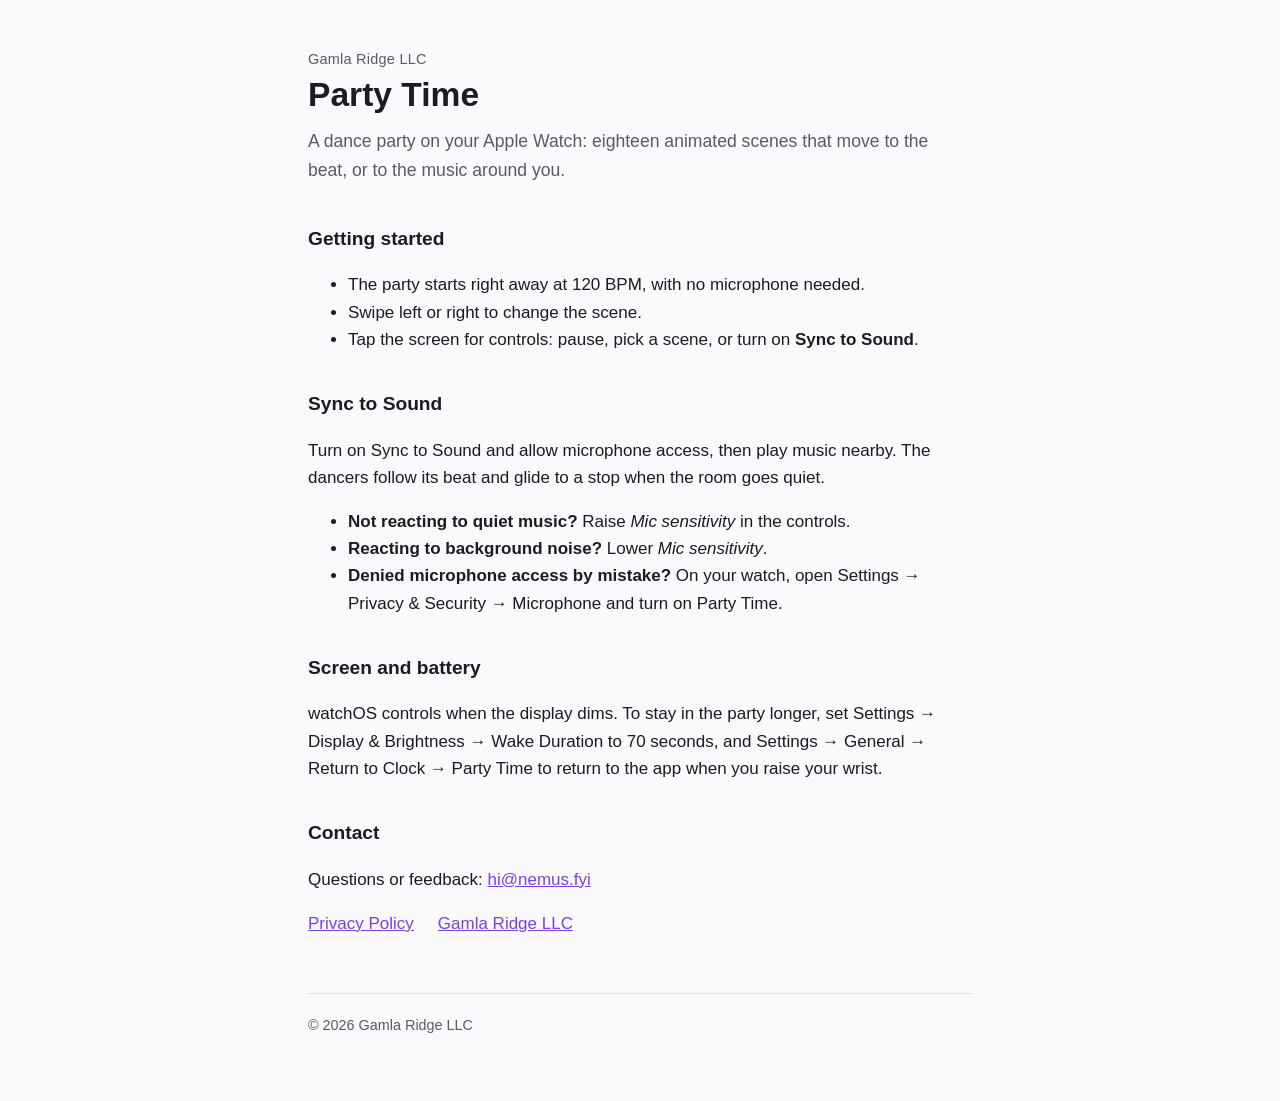
==== party-time/index.html @ 7db636b5 "Add Gamla Ridge LLC site with Party Time support and privacy pages Co-Authored-By: Claude Opus 5.5 <" ====
<!doctype html>
<html lang="en">
<head>
  <meta charset="utf-8">
  <meta name="viewport" content="width=device-width, initial-scale=1">
  <title>Party Time — Support</title>
  <meta name="description" content="Support for Party Time, a dance party on your Apple Watch.">
  <link rel="stylesheet" href="../style.css">
</head>
<body>
  <main>
    <header>
      <p class="eyebrow">Gamla Ridge LLC</p>
      <h1>Party Time</h1>
      <p class="lede">A dance party on your Apple Watch: eighteen animated scenes that move to the beat, or to the music around you.</p>
    </header>

    <h2>Getting started</h2>
    <ul>
      <li>The party starts right away at 120 BPM, with no microphone needed.</li>
      <li>Swipe left or right to change the scene.</li>
      <li>Tap the screen for controls: pause, pick a scene, or turn on <strong>Sync to Sound</strong>.</li>
    </ul>

    <h2>Sync to Sound</h2>
    <p>Turn on Sync to Sound and allow microphone access, then play music nearby. The dancers follow its beat and glide to a stop when the room goes quiet.</p>
    <ul>
      <li><strong>Not reacting to quiet music?</strong> Raise <em>Mic sensitivity</em> in the controls.</li>
      <li><strong>Reacting to background noise?</strong> Lower <em>Mic sensitivity</em>.</li>
      <li><strong>Denied microphone access by mistake?</strong> On your watch, open Settings → Privacy &amp; Security → Microphone and turn on Party Time.</li>
    </ul>

    <h2>Screen and battery</h2>
    <p>watchOS controls when the display dims. To stay in the party longer, set Settings → Display &amp; Brightness → Wake Duration to 70 seconds, and Settings → General → Return to Clock → Party Time to return to the app when you raise your wrist.</p>

    <h2>Contact</h2>
    <p>Questions or feedback: <a href="mailto:hi@nemus.fyi">hi@nemus.fyi</a></p>

    <div class="links">
      <a href="privacy.html">Privacy Policy</a>
      <a href="../">Gamla Ridge LLC</a>
    </div>

    <footer>© 2026 Gamla Ridge LLC</footer>
  </main>
</body>
</html>
---- style.css ----
:root {
  --ink: #1d1a24;
  --muted: #5d5868;
  --line: #e4e0ea;
  --ground: #faf9fc;
  --card: #ffffff;
  --accent: #7b3fe4;
  color-scheme: light;
}

@media (prefers-color-scheme: dark) {
  :root {
    --ink: #f1eef6;
    --muted: #aaa4b6;
    --line: #2e2a37;
    --ground: #131118;
    --card: #1b1822;
    --accent: #b894ff;
    color-scheme: dark;
  }
}

* { box-sizing: border-box; }

body {
  margin: 0;
  background: var(--ground);
  color: var(--ink);
  font: 17px/1.6 -apple-system, BlinkMacSystemFont, "Segoe UI", Roboto, Helvetica, Arial, sans-serif;
}

main {
  max-width: 44rem;
  margin: 0 auto;
  padding: 3rem 1.25rem 4rem;
}

header { margin-bottom: 2.5rem; }

.eyebrow {
  margin: 0 0 0.25rem;
  color: var(--muted);
  font-size: 0.9rem;
  letter-spacing: 0.02em;
}

h1 { margin: 0; font-size: 2.1rem; line-height: 1.2; }
h2 { margin: 2.25rem 0 0.5rem; font-size: 1.2rem; }
p, li { color: var(--ink); }
.lede { color: var(--muted); font-size: 1.1rem; margin-top: 0.75rem; }

a { color: var(--accent); }

.card {
  display: flex;
  gap: 1rem;
  align-items: center;
  padding: 1rem;
  border: 1px solid var(--line);
  border-radius: 14px;
  background: var(--card);
  text-decoration: none;
  color: inherit;
}

.card img { width: 64px; height: 64px; border-radius: 50%; flex: none; }
.card strong { display: block; font-size: 1.1rem; }
.card span { color: var(--muted); }

.links { display: flex; flex-wrap: wrap; gap: 0.5rem 1.5rem; margin-top: 1rem; }

footer {
  margin-top: 3.5rem;
  padding-top: 1.25rem;
  border-top: 1px solid var(--line);
  color: var(--muted);
  font-size: 0.9rem;
}
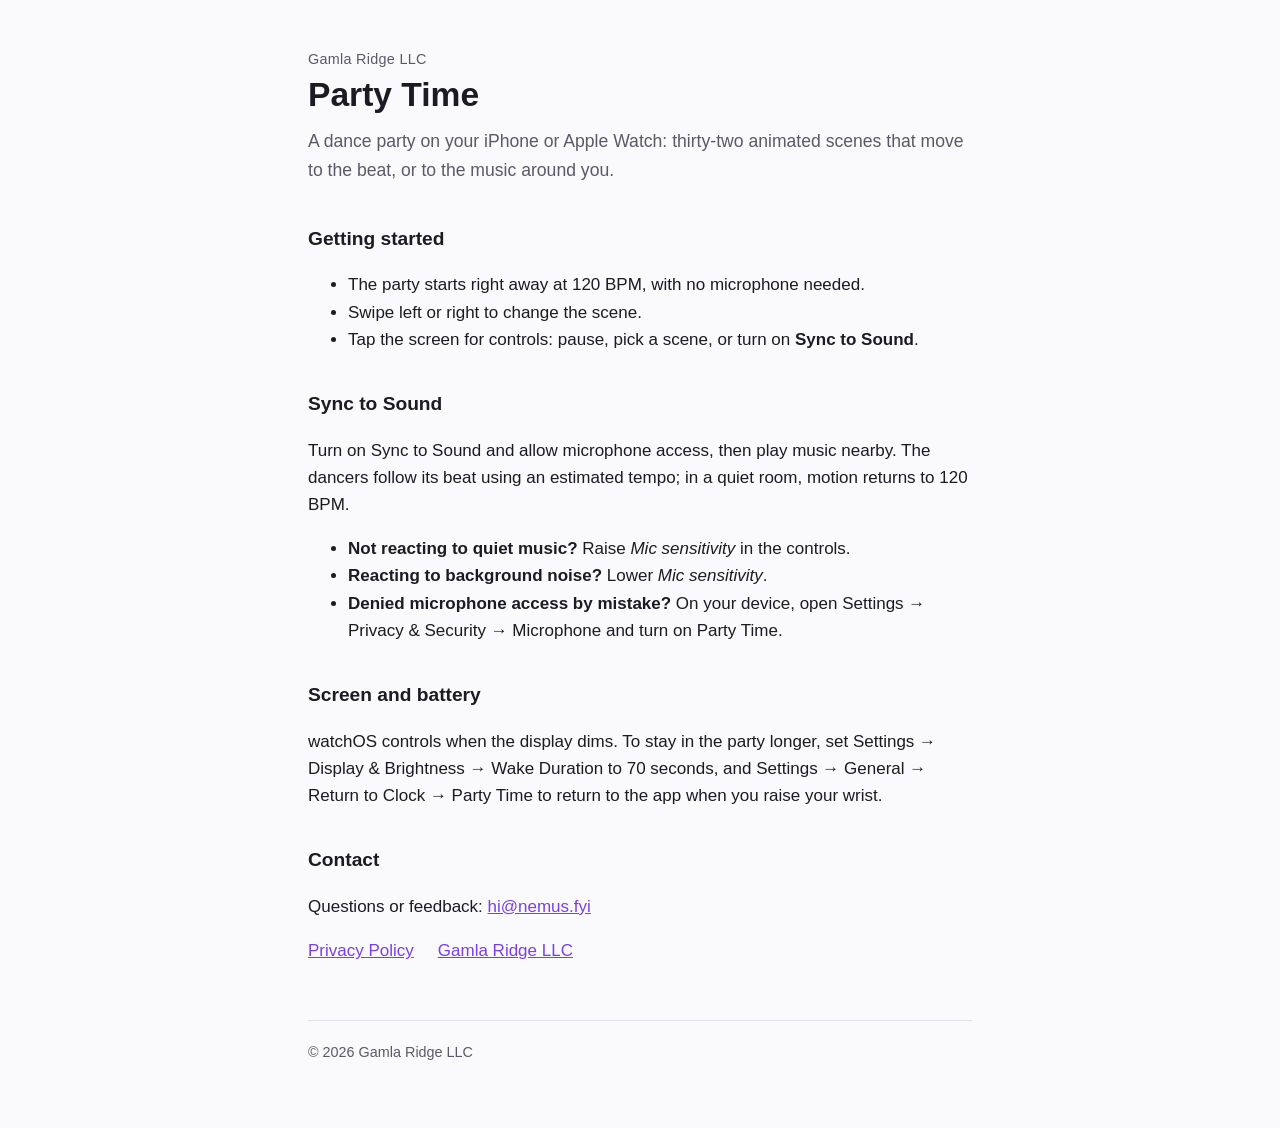
==== commit d02315d3: "Update Party Time support and privacy for iPhone release" ====
--- a/party-time/index.html
+++ b/party-time/index.html
@@ -4,7 +4,7 @@
   <meta charset="utf-8">
   <meta name="viewport" content="width=device-width, initial-scale=1">
   <title>Party Time — Support</title>
-  <meta name="description" content="Support for Party Time, a dance party on your Apple Watch.">
+  <meta name="description" content="Support for Party Time, a dance party on your iPhone or Apple Watch.">
   <link rel="stylesheet" href="../style.css">
 </head>
 <body>
@@ -12,7 +12,7 @@
     <header>
       <p class="eyebrow">Gamla Ridge LLC</p>
       <h1>Party Time</h1>
-      <p class="lede">A dance party on your Apple Watch: eighteen animated scenes that move to the beat, or to the music around you.</p>
+      <p class="lede">A dance party on your iPhone or Apple Watch: thirty-two animated scenes that move to the beat, or to the music around you.</p>
     </header>
 
     <h2>Getting started</h2>
@@ -23,11 +23,11 @@
     </ul>
 
     <h2>Sync to Sound</h2>
-    <p>Turn on Sync to Sound and allow microphone access, then play music nearby. The dancers follow its beat and glide to a stop when the room goes quiet.</p>
+    <p>Turn on Sync to Sound and allow microphone access, then play music nearby. The dancers follow its beat using an estimated tempo; in a quiet room, motion returns to 120 BPM.</p>
     <ul>
       <li><strong>Not reacting to quiet music?</strong> Raise <em>Mic sensitivity</em> in the controls.</li>
       <li><strong>Reacting to background noise?</strong> Lower <em>Mic sensitivity</em>.</li>
-      <li><strong>Denied microphone access by mistake?</strong> On your watch, open Settings → Privacy &amp; Security → Microphone and turn on Party Time.</li>
+      <li><strong>Denied microphone access by mistake?</strong> On your device, open Settings → Privacy &amp; Security → Microphone and turn on Party Time.</li>
     </ul>
 
     <h2>Screen and battery</h2>
